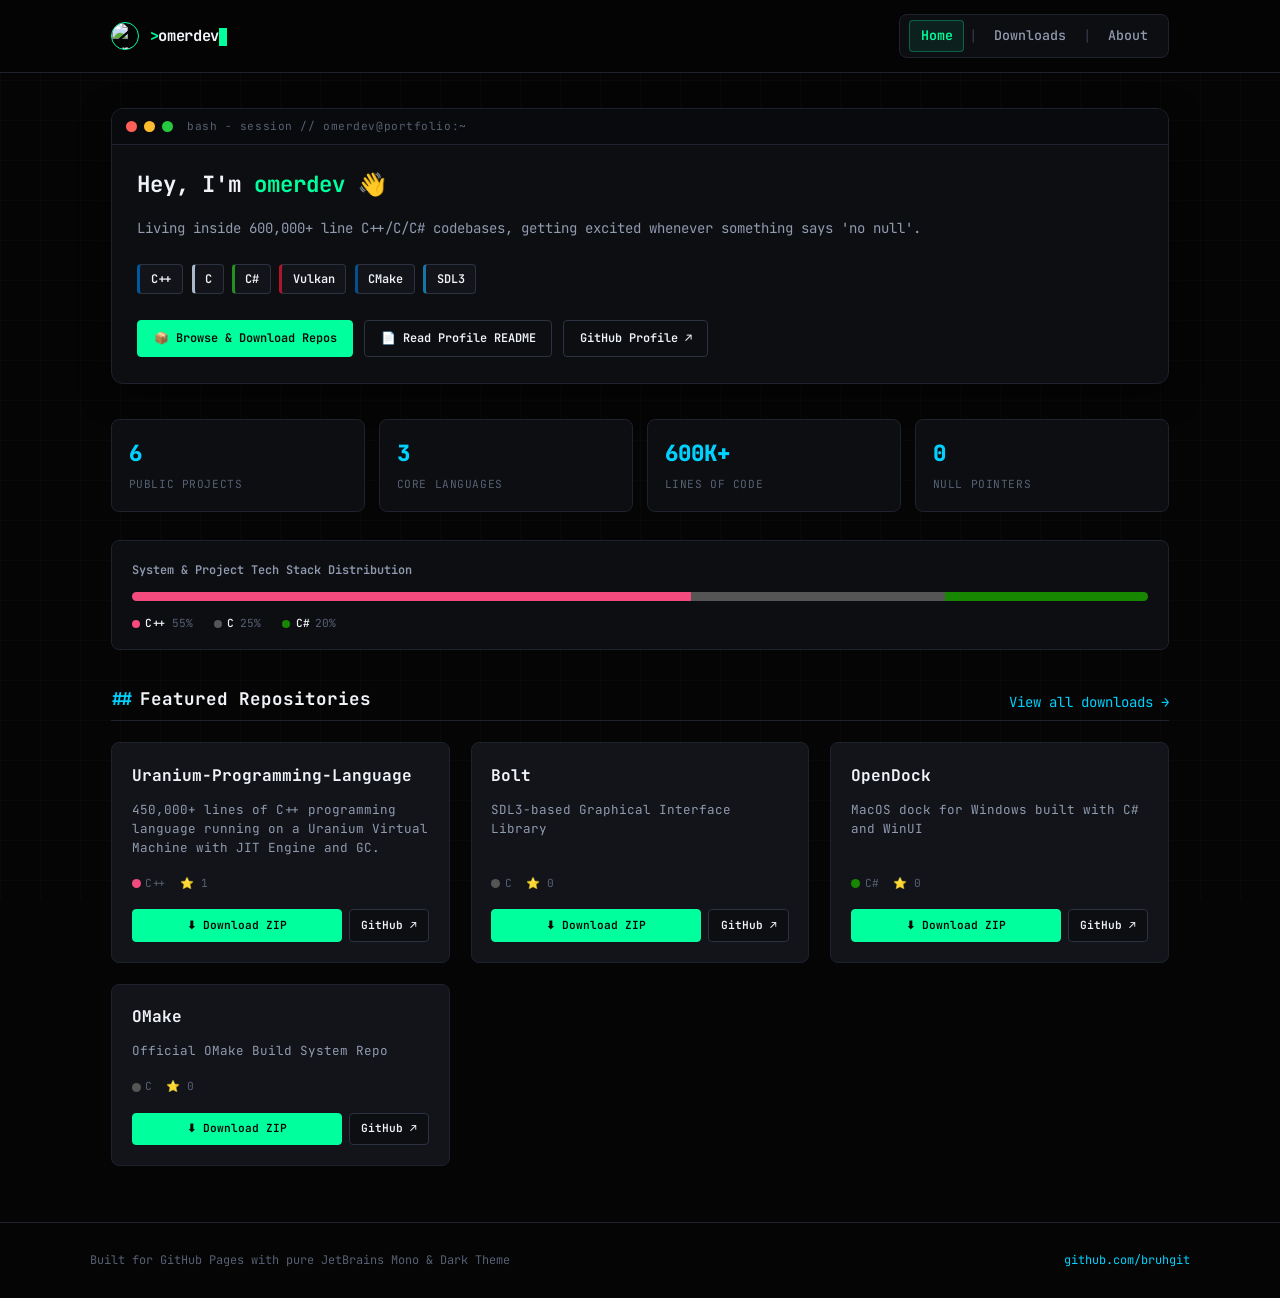
==== index.html @ 141c264d "feat: add profile picture as site favicon and navbar logo" ====
<!DOCTYPE html>
<html lang="en">
<head>
    <meta charset="UTF-8">
    <meta name="viewport" content="width=device-width, initial-scale=1.0">
    <title>omerdev // developer</title>
    <meta name="description" content="Personal developer portfolio & open-source repository hub by omerdev (bruhgit).">
    <meta name="theme-color" content="#050505">

    <!-- Favicon / Logo -->
    <link rel="icon" type="image/png" href="https://github.com/bruhgit.png">
    <link rel="shortcut icon" href="https://github.com/bruhgit.png">
    <link rel="apple-touch-icon" href="https://github.com/bruhgit.png">

    <!-- Google Fonts: JetBrains Mono -->
    <link rel="preconnect" href="https://fonts.googleapis.com">
    <link rel="preconnect" href="https://fonts.gstatic.com" crossorigin>
    <link href="https://fonts.googleapis.com/css2?family=JetBrains+Mono:ital,wght@0,300;0,400;0,500;0,600;0,700;0,800;1,400&display=swap" rel="stylesheet">

    <!-- Markdown Parser & Sanitizer -->
    <script src="https://cdn.jsdelivr.net/npm/marked/marked.min.js"></script>
    <script src="https://cdn.jsdelivr.net/npm/dompurify@3.0.6/dist/purify.min.js"></script>

    <!-- Custom Stylesheet -->
    <link rel="stylesheet" href="styles.css?v=1.6">
</head>
<body>
    <div class="bg-grid"></div>

    <div class="app-container">
        <!-- Sticky Navigation Header -->
        <header class="site-header">
            <div class="header-inner">
                <a href="#home" class="brand">
                    <img src="https://github.com/bruhgit.png" alt="omerdev" class="brand-avatar user-avatar">
                    <span><span class="prompt-symbol">&gt;</span>omerdev<span class="cursor"></span></span>
                </a>

                <!-- Navigation Bar: Home | Downloads | About -->
                <nav>
                    <ul class="nav-menu">
                        <li class="nav-item">
                            <a href="#home" class="nav-link active" data-tab="home">Home</a>
                        </li>
                        <li class="nav-divider">|</li>
                        <li class="nav-item">
                            <a href="#downloads" class="nav-link" data-tab="downloads">Downloads</a>
                        </li>
                        <li class="nav-divider">|</li>
                        <li class="nav-item">
                            <a href="#about" class="nav-link" data-tab="about">About</a>
                        </li>
                    </ul>
                </nav>
            </div>
        </header>

        <!-- Main Content Area -->
        <main class="main-content">
            <!-- ================= HOME TAB ================= -->
            <section id="tab-home" class="tab-content active">
                <div class="hero-section">
                    <div class="terminal-card">
                        <div class="terminal-header">
                            <span class="terminal-dot dot-red"></span>
                            <span class="terminal-dot dot-yellow"></span>
                            <span class="terminal-dot dot-green"></span>
                            <span class="terminal-title">bash - session // omerdev@portfolio:~</span>
                        </div>
                        <div class="terminal-body">
                            <h1 class="terminal-greeting">
                                Hey, I'm <span class="highlight user-name">omerdev</span> 👋
                            </h1>
                            <p class="terminal-desc user-bio">
                                Full-stack developer at heart, systems programmer at soul 🖤 — living inside 600,000+ line C++/C/C# codebases, getting excited whenever something says "no null".
                            </p>
                            
                            <div class="badge-row" id="hero-skills">
                                <!-- Rendered dynamically by config.js -->
                            </div>

                            <div class="hero-actions">
                                <a href="#downloads" class="btn btn-primary" onclick="switchTab('downloads')">
                                    📦 Browse & Download Repos
                                </a>
                                <a href="#about" class="btn btn-secondary" onclick="switchTab('about')">
                                    📄 Read Profile README
                                </a>
                                <a href="https://github.com/bruhgit" target="_blank" rel="noopener noreferrer" class="btn btn-secondary">
                                    GitHub Profile ↗
                                </a>
                            </div>
                        </div>
                    </div>
                </div>

                <!-- Stats Grid -->
                <div class="stats-grid" id="home-stats-grid">
                    <!-- Populated dynamically by app.js -->
                </div>

                <!-- Language Distribution Bar -->
                <div class="language-card">
                    <div class="language-header">
                        <span class="language-title">System & Project Tech Stack Distribution</span>
                    </div>
                    <div class="lang-bar" id="home-language-bar"></div>
                    <div class="lang-legend" id="home-language-legend"></div>
                </div>

                <!-- Featured Projects on Home -->
                <div class="section-header" style="margin-top: 2.5rem;">
                    <h2 class="section-title">Featured Repositories</h2>
                    <a href="#downloads" onclick="switchTab('downloads')">View all downloads →</a>
                </div>
                <div class="grid-cards" id="home-featured-list">
                    <!-- Populated dynamically by app.js -->
                </div>
            </section>

            <!-- ================= DOWNLOADS TAB ================= -->
            <section id="tab-downloads" class="tab-content">
                <div class="section-header">
                    <h2 class="section-title">Public Repositories & Downloads</h2>
                    <span class="filter-badge" id="repo-count-badge">Loading repos...</span>
                </div>

                <div class="downloads-controls">
                    <div class="search-box">
                        <span class="search-icon">🔍</span>
                        <input type="text" id="repo-search" class="search-input" placeholder="Search projects by name, language or topic... (Press '/' to focus)" autocomplete="off">
                    </div>
                    <div class="chips-wrapper" id="language-chips-container">
                        <!-- Populated with language filter chips dynamically -->
                    </div>
                </div>

                <div class="grid-cards" id="downloads-list">
                    <div class="loading-container" style="grid-column: 1 / -1;">
                        <div class="spinner"></div>
                        <p>Fetching repositories from GitHub API...</p>
                    </div>
                </div>
            </section>

            <!-- ================= ABOUT TAB ================= -->
            <section id="tab-about" class="tab-content">
                <div class="about-wrapper">
                    <!-- Profile Header Card -->
                    <div class="profile-card">
                        <img class="profile-avatar user-avatar" src="https://github.com/bruhgit.png" alt="Profile Avatar">
                        <div class="profile-info">
                            <h2 class="profile-name user-name">omerdev</h2>
                            <span class="profile-handle user-handle">@bruhgit</span>
                            <p class="profile-bio user-bio">Full-stack developer at heart, systems programmer at soul 🖤</p>
                        </div>
                    </div>

                    <!-- Dynamic Rendered Markdown Container -->
                    <div class="markdown-container" id="about-readme-content">
                        <div class="loading-container">
                            <div class="spinner"></div>
                            <p>Fetching profile README.md...</p>
                        </div>
                    </div>
                </div>
            </section>
        </main>

        <!-- Footer -->
        <footer class="site-footer">
            <div class="footer-inner">
                <div>
                    <span>Built for GitHub Pages with pure JetBrains Mono &amp; Dark Theme</span>
                </div>
                <div>
                    <a href="https://github.com/bruhgit" target="_blank" rel="noopener noreferrer">github.com/bruhgit</a>
                </div>
            </div>
        </footer>
    </div>

    <!-- Toast Notification Container -->
    <div id="app-toast" class="toast-notification"></div>

    <!-- Scripts -->
    <script src="config.js?v=1.5"></script>
    <script src="app.js?v=1.5"></script>
</body>
</html>
---- styles.css ----
/* ==========================================================================
   omerdev - JetBrains Mono Dark Theme Stylesheet
   ========================================================================== */

@import url('https://fonts.googleapis.com/css2?family=JetBrains+Mono:ital,wght@0,300;0,400;0,500;0,600;0,700;0,800;1,400&display=swap');

:root {
    --bg-primary: #050505;
    --bg-secondary: #0d0e12;
    --bg-card: #12141a;
    --bg-card-hover: #171a22;
    --bg-card-active: #1d212c;
    
    --border-dim: #1e222d;
    --border-light: #2c3242;
    --border-glow: #00ffaa33;

    --text-primary: #f0f3f8;
    --text-secondary: #909bb0;
    --text-muted: #576074;
    
    --accent-green: #00ff9d;
    --accent-cyan: #00d2ff;
    --accent-purple: #bd93f9;
    --accent-orange: #ffb86c;
    --accent-red: #ff5555;
    
    --font-mono: 'JetBrains Mono', 'Fira Code', Consolas, Monaco, monospace;
    --transition: all 0.2s cubic-bezier(0.16, 1, 0.3, 1);
    --border-radius-sm: 4px;
    --border-radius: 8px;
    --border-radius-lg: 12px;
}

* {
    box-sizing: border-box;
    margin: 0;
    padding: 0;
}

html, body {
    background-color: var(--bg-primary);
    color: var(--text-primary);
    font-family: var(--font-mono);
    font-size: 14px;
    line-height: 1.6;
    min-height: 100vh;
    overflow-x: hidden;
    scroll-behavior: smooth;
    -webkit-font-smoothing: antialiased;
}

/* Custom Scrollbar */
::-webkit-scrollbar {
    width: 8px;
    height: 8px;
}
::-webkit-scrollbar-track {
    background: var(--bg-primary);
}
::-webkit-scrollbar-thumb {
    background: #252a37;
    border-radius: 4px;
}
::-webkit-scrollbar-thumb:hover {
    background: #394155;
}

/* Selection */
::selection {
    background: var(--accent-green);
    color: #000;
}

/* Base Link */
a {
    color: var(--accent-cyan);
    text-decoration: none;
    transition: var(--transition);
}
a:hover {
    color: var(--accent-green);
    text-decoration: underline;
}

/* Background Subtle Grid Effect */
.bg-grid {
    position: fixed;
    top: 0;
    left: 0;
    width: 100vw;
    height: 100vh;
    background-image: 
        linear-gradient(to right, rgba(255, 255, 255, 0.02) 1px, transparent 1px),
        linear-gradient(to bottom, rgba(255, 255, 255, 0.02) 1px, transparent 1px);
    background-size: 40px 40px;
    pointer-events: none;
    z-index: 0;
}

/* App Container */
.app-container {
    position: relative;
    z-index: 1;
    display: flex;
    flex-direction: column;
    min-height: 100vh;
}

/* ==========================================================================
   Header & Top Navigation Bar (Home | Downloads | About)
   ========================================================================== */

.site-header {
    position: sticky;
    top: 0;
    z-index: 100;
    background: rgba(5, 5, 5, 0.88);
    backdrop-filter: blur(12px);
    -webkit-backdrop-filter: blur(12px);
    border-bottom: 1px solid var(--border-dim);
}

.header-inner {
    max-width: 1100px;
    margin: 0 auto;
    padding: 1rem 1.5rem;
    display: flex;
    justify-content: space-between;
    align-items: center;
    flex-wrap: wrap;
    gap: 1rem;
}

.brand {
    display: flex;
    align-items: center;
    gap: 0.75rem;
    font-size: 1.1rem;
    font-weight: 700;
    color: var(--text-primary);
    text-decoration: none;
    letter-spacing: -0.02em;
}

.brand-avatar {
    width: 28px;
    height: 28px;
    border-radius: 50%;
    border: 1.5px solid var(--accent-green);
    object-fit: cover;
    transition: var(--transition);
}

.brand:hover .brand-avatar {
    transform: scale(1.08);
    box-shadow: 0 0 12px rgba(0, 255, 157, 0.4);
}

.brand .prompt-symbol {
    color: var(--accent-green);
}

.brand .cursor {
    display: inline-block;
    width: 8px;
    height: 18px;
    background-color: var(--accent-green);
    animation: blink 1.1s infinite;
    vertical-align: middle;
}

@keyframes blink {
    0%, 49% { opacity: 1; }
    50%, 100% { opacity: 0; }
}

/* Navigation Bar */
.nav-menu {
    display: flex;
    align-items: center;
    list-style: none;
    gap: 0.25rem;
    background: var(--bg-secondary);
    padding: 0.35rem 0.6rem;
    border-radius: var(--border-radius);
    border: 1px solid var(--border-dim);
}

.nav-item {
    display: flex;
    align-items: center;
}

.nav-link {
    display: inline-flex;
    align-items: center;
    gap: 0.4rem;
    padding: 0.4rem 0.85rem;
    color: var(--text-secondary);
    font-weight: 500;
    font-size: 0.95rem;
    border-radius: var(--border-radius-sm);
    transition: var(--transition);
    text-decoration: none;
    position: relative;
}

.nav-link:hover {
    color: var(--text-primary);
    background: rgba(255, 255, 255, 0.05);
    text-decoration: none;
}

.nav-link.active {
    color: var(--accent-green);
    background: rgba(0, 255, 157, 0.08);
    font-weight: 600;
    box-shadow: inset 0 0 0 1px rgba(0, 255, 157, 0.3);
}

.nav-divider {
    color: var(--text-muted);
    user-select: none;
    padding: 0 0.1rem;
    font-weight: 300;
    opacity: 0.6;
}

/* ==========================================================================
   Main Content & Tab Containers
   ========================================================================== */

.main-content {
    flex: 1;
    max-width: 1100px;
    width: 100%;
    margin: 0 auto;
    padding: 2.5rem 1.5rem 4rem;
}

.tab-content {
    display: none;
    animation: fadeIn 0.25s ease-in-out;
}

.tab-content.active {
    display: block;
}

@keyframes fadeIn {
    from {
        opacity: 0;
        transform: translateY(6px);
    }
    to {
        opacity: 1;
        transform: translateY(0);
    }
}

/* ==========================================================================
   Home Tab Styles
   ========================================================================== */

.hero-section {
    display: flex;
    flex-direction: column;
    gap: 2rem;
    margin-bottom: 2.5rem;
}

.terminal-card {
    background: var(--bg-secondary);
    border: 1px solid var(--border-dim);
    border-radius: var(--border-radius-lg);
    overflow: hidden;
    box-shadow: 0 10px 30px rgba(0, 0, 0, 0.5);
}

.terminal-header {
    background: #090a0d;
    padding: 0.6rem 1rem;
    display: flex;
    align-items: center;
    border-bottom: 1px solid var(--border-dim);
    gap: 0.5rem;
}

.terminal-dot {
    width: 11px;
    height: 11px;
    border-radius: 50%;
    display: inline-block;
}
.dot-red { background: #ff5f56; }
.dot-yellow { background: #ffbd2e; }
.dot-green { background: #27c93f; }

.terminal-title {
    margin-left: 0.5rem;
    color: var(--text-muted);
    font-size: 0.8rem;
    letter-spacing: 0.05em;
}

.terminal-body {
    padding: 1.8rem;
    display: flex;
    flex-direction: column;
    gap: 1.3rem;
}

.terminal-greeting {
    font-size: 1.6rem;
    font-weight: 700;
    color: var(--text-primary);
    line-height: 1.3;
}

.terminal-greeting span.highlight {
    color: var(--accent-green);
}

.terminal-desc {
    color: var(--text-secondary);
    font-size: 1rem;
    line-height: 1.7;
    max-width: 800px;
}

.badge-row {
    display: flex;
    flex-wrap: wrap;
    gap: 0.6rem;
    margin-top: 0.3rem;
}

.tech-badge {
    display: inline-flex;
    align-items: center;
    gap: 0.4rem;
    padding: 0.35rem 0.75rem;
    background: var(--bg-card);
    border: 1px solid var(--border-light);
    border-radius: var(--border-radius-sm);
    color: var(--text-primary);
    font-size: 0.85rem;
    font-weight: 600;
    transition: var(--transition);
}

.tech-badge:hover {
    border-color: var(--accent-green);
    transform: translateY(-2px);
}

.hero-actions {
    display: flex;
    gap: 0.8rem;
    flex-wrap: wrap;
    margin-top: 0.5rem;
}

/* Stats Grid */
.stats-grid {
    display: grid;
    grid-template-columns: repeat(auto-fit, minmax(180px, 1fr));
    gap: 1rem;
    margin-bottom: 2rem;
}

.stat-card {
    background: var(--bg-secondary);
    border: 1px solid var(--border-dim);
    border-radius: var(--border-radius);
    padding: 1.2rem;
    display: flex;
    flex-direction: column;
    gap: 0.3rem;
    transition: var(--transition);
}

.stat-card:hover {
    border-color: var(--border-light);
    transform: translateY(-2px);
}

.stat-number {
    font-size: 1.6rem;
    font-weight: 800;
    color: var(--accent-cyan);
}

.stat-label {
    font-size: 0.8rem;
    color: var(--text-muted);
    text-transform: uppercase;
    letter-spacing: 0.05em;
}

/* Language Distribution Card */
.language-card {
    background: var(--bg-secondary);
    border: 1px solid var(--border-dim);
    border-radius: var(--border-radius);
    padding: 1.2rem 1.4rem;
    margin-bottom: 2.5rem;
}

.language-header {
    margin-bottom: 0.8rem;
}

.language-title {
    font-size: 0.85rem;
    font-weight: 600;
    color: var(--text-secondary);
}

.lang-bar {
    display: flex;
    height: 9px;
    border-radius: 5px;
    overflow: hidden;
    background: #1b1e28;
    margin-bottom: 1rem;
}

.lang-segment {
    height: 100%;
    transition: width 0.3s ease;
}

.lang-legend {
    display: flex;
    flex-wrap: wrap;
    gap: 1rem 1.5rem;
}

.legend-item {
    display: inline-flex;
    align-items: center;
    gap: 0.4rem;
    font-size: 0.8rem;
}

.legend-dot {
    width: 8px;
    height: 8px;
    border-radius: 50%;
}

.legend-name {
    color: var(--text-primary);
    font-weight: 500;
}

.legend-percent {
    color: var(--text-muted);
}

/* Section Headings */
.section-header {
    display: flex;
    justify-content: space-between;
    align-items: flex-end;
    margin-bottom: 1.5rem;
    padding-bottom: 0.5rem;
    border-bottom: 1px solid var(--border-dim);
}

.section-title {
    font-size: 1.25rem;
    font-weight: 700;
    color: var(--text-primary);
    display: flex;
    align-items: center;
    gap: 0.5rem;
}

.section-title::before {
    content: "##";
    color: var(--accent-cyan);
    font-weight: 800;
}

/* Feature Grid */
.grid-cards {
    display: grid;
    grid-template-columns: repeat(auto-fill, minmax(320px, 1fr));
    gap: 1.5rem;
}

/* Generic Project / Download Card */
.card {
    background: var(--bg-card);
    border: 1px solid var(--border-dim);
    border-radius: var(--border-radius);
    padding: 1.4rem;
    display: flex;
    flex-direction: column;
    justify-content: space-between;
    transition: var(--transition);
    position: relative;
}

.card:hover {
    border-color: var(--border-light);
    background: var(--bg-card-hover);
    transform: translateY(-3px);
    box-shadow: 0 8px 25px rgba(0, 0, 0, 0.4);
}

.card-top {
    display: flex;
    flex-direction: column;
    gap: 0.6rem;
}

.card-header {
    display: flex;
    justify-content: space-between;
    align-items: flex-start;
    gap: 0.5rem;
}

.card-title {
    font-size: 1.15rem;
    font-weight: 700;
    color: var(--text-primary);
    word-break: break-word;
}

.card-title a {
    color: var(--text-primary);
    text-decoration: none;
}
.card-title a:hover {
    color: var(--accent-green);
}

.card-desc {
    color: var(--text-secondary);
    font-size: 0.9rem;
    line-height: 1.5;
    margin-top: 0.3rem;
}

.card-meta {
    display: flex;
    align-items: center;
    gap: 1rem;
    margin-top: 1.2rem;
    margin-bottom: 1.2rem;
    font-size: 0.8rem;
    color: var(--text-muted);
    flex-wrap: wrap;
}

.meta-item {
    display: inline-flex;
    align-items: center;
    gap: 0.35rem;
}

.lang-dot {
    width: 9px;
    height: 9px;
    border-radius: 50%;
    display: inline-block;
}

.card-actions {
    display: flex;
    gap: 0.5rem;
    align-items: center;
}

/* ==========================================================================
   Buttons & Interactive Elements
   ========================================================================== */

.btn {
    display: inline-flex;
    align-items: center;
    justify-content: center;
    gap: 0.5rem;
    padding: 0.6rem 1.1rem;
    font-family: var(--font-mono);
    font-size: 0.85rem;
    font-weight: 600;
    border-radius: var(--border-radius-sm);
    cursor: pointer;
    transition: var(--transition);
    border: 1px solid transparent;
    text-decoration: none;
    white-space: nowrap;
}

.btn-primary {
    background: var(--accent-green);
    color: #050505;
    border-color: var(--accent-green);
}
.btn-primary:hover {
    background: #00e08b;
    color: #000;
    box-shadow: 0 0 15px rgba(0, 255, 157, 0.4);
    text-decoration: none;
}

.btn-secondary {
    background: var(--bg-secondary);
    color: var(--text-primary);
    border-color: var(--border-light);
}
.btn-secondary:hover {
    background: var(--bg-card-hover);
    border-color: var(--text-secondary);
    color: var(--text-primary);
    text-decoration: none;
}

.btn-sm {
    padding: 0.45rem 0.8rem;
    font-size: 0.8rem;
}

.btn-block {
    width: 100%;
}

/* ==========================================================================
   Downloads Tab Styles & Filter Chips
   ========================================================================== */

.downloads-controls {
    display: flex;
    flex-direction: column;
    gap: 1rem;
    margin-bottom: 2rem;
    background: var(--bg-secondary);
    padding: 1.2rem;
    border-radius: var(--border-radius);
    border: 1px solid var(--border-dim);
}

.search-box {
    position: relative;
    width: 100%;
}

.search-input {
    width: 100%;
    background: var(--bg-primary);
    border: 1px solid var(--border-light);
    border-radius: var(--border-radius-sm);
    padding: 0.7rem 1rem 0.7rem 2.6rem;
    color: var(--text-primary);
    font-family: var(--font-mono);
    font-size: 0.9rem;
    outline: none;
    transition: var(--transition);
}

.search-input:focus {
    border-color: var(--accent-green);
    box-shadow: 0 0 8px rgba(0, 255, 157, 0.2);
}

.search-icon {
    position: absolute;
    left: 0.9rem;
    top: 50%;
    transform: translateY(-50%);
    color: var(--text-muted);
    pointer-events: none;
}

.chips-wrapper {
    display: flex;
    flex-wrap: wrap;
    gap: 0.5rem;
}

.chip-btn {
    background: var(--bg-card);
    border: 1px solid var(--border-light);
    color: var(--text-secondary);
    font-family: var(--font-mono);
    font-size: 0.8rem;
    font-weight: 500;
    padding: 0.35rem 0.75rem;
    border-radius: var(--border-radius-sm);
    cursor: pointer;
    transition: var(--transition);
}

.chip-btn:hover {
    color: var(--text-primary);
    border-color: var(--accent-cyan);
}

.chip-btn.active {
    background: rgba(0, 210, 255, 0.12);
    border-color: var(--accent-cyan);
    color: var(--accent-cyan);
    font-weight: 600;
}

.filter-badge {
    color: var(--text-secondary);
    font-size: 0.85rem;
    font-weight: 500;
}

.empty-state {
    text-align: center;
    padding: 3.5rem 1rem;
    color: var(--text-muted);
    border: 1px dashed var(--border-dim);
    border-radius: var(--border-radius);
}

/* ==========================================================================
   About Tab Styles (Markdown Render Area)
   ========================================================================== */

.about-wrapper {
    display: flex;
    flex-direction: column;
    gap: 2rem;
}

.profile-card {
    background: var(--bg-secondary);
    border: 1px solid var(--border-dim);
    border-radius: var(--border-radius-lg);
    padding: 1.5rem;
    display: flex;
    align-items: center;
    gap: 1.5rem;
    flex-wrap: wrap;
}

.profile-avatar {
    width: 80px;
    height: 80px;
    border-radius: 50%;
    border: 2px solid var(--accent-green);
    object-fit: cover;
}

.profile-info {
    display: flex;
    flex-direction: column;
    gap: 0.3rem;
}

.profile-name {
    font-size: 1.4rem;
    font-weight: 700;
    color: var(--text-primary);
}

.profile-handle {
    color: var(--accent-cyan);
    font-size: 0.9rem;
}

.profile-bio {
    color: var(--text-secondary);
    font-size: 0.9rem;
    max-width: 600px;
}

.markdown-container {
    background: var(--bg-card);
    border: 1px solid var(--border-dim);
    border-radius: var(--border-radius-lg);
    padding: 2.5rem;
    color: var(--text-primary);
    line-height: 1.8;
}

.markdown-container h1,
.markdown-container h2,
.markdown-container h3,
.markdown-container h4 {
    color: var(--text-primary);
    margin-top: 1.8rem;
    margin-bottom: 1rem;
    font-weight: 700;
}

.markdown-container h1 {
    font-size: 1.8rem;
    border-bottom: 1px solid var(--border-dim);
    padding-bottom: 0.6rem;
}

.markdown-container h2 {
    font-size: 1.4rem;
    border-bottom: 1px solid var(--border-dim);
    padding-bottom: 0.4rem;
}

.markdown-container h3 {
    font-size: 1.15rem;
}

.markdown-container p {
    margin-bottom: 1.2rem;
}

.markdown-container img {
    max-width: 100%;
    border-radius: var(--border-radius-sm);
    margin: 0.2rem 0.2rem;
    display: inline-block;
    vertical-align: middle;
}

.markdown-container ul, 
.markdown-container ol {
    margin-bottom: 1.2rem;
    padding-left: 1.5rem;
}

.markdown-container li {
    margin-bottom: 0.4rem;
}

.markdown-container code {
    background: #07080a;
    border: 1px solid var(--border-dim);
    padding: 0.2rem 0.45rem;
    border-radius: 4px;
    font-size: 0.9em;
    color: var(--accent-orange);
}

.markdown-container pre {
    background: #07080a;
    border: 1px solid var(--border-dim);
    padding: 1.2rem;
    border-radius: var(--border-radius);
    overflow-x: auto;
    margin-bottom: 1.5rem;
}

.markdown-container pre code {
    background: none;
    border: none;
    padding: 0;
    color: var(--text-primary);
}

.markdown-container hr {
    border: none;
    border-top: 1px solid var(--border-dim);
    margin: 2rem 0;
}

.markdown-container blockquote {
    border-left: 3px solid var(--accent-green);
    padding-left: 1rem;
    color: var(--text-secondary);
    margin: 1.5rem 0;
    font-style: italic;
}

/* ==========================================================================
   Toast Notification
   ========================================================================== */

.toast-notification {
    position: fixed;
    bottom: 2rem;
    right: 2rem;
    background: #11141c;
    color: var(--accent-green);
    border: 1px solid var(--accent-green);
    box-shadow: 0 8px 30px rgba(0, 255, 157, 0.2);
    padding: 0.75rem 1.2rem;
    border-radius: var(--border-radius-sm);
    font-size: 0.85rem;
    font-weight: 600;
    pointer-events: none;
    opacity: 0;
    transform: translateY(12px);
    transition: all 0.25s cubic-bezier(0.16, 1, 0.3, 1);
    z-index: 1000;
}

.toast-notification.show {
    opacity: 1;
    transform: translateY(0);
}

/* ==========================================================================
   Footer
   ========================================================================== */

.site-footer {
    border-top: 1px solid var(--border-dim);
    background: var(--bg-primary);
    padding: 2rem 1.5rem;
    text-align: center;
    color: var(--text-muted);
    font-size: 0.85rem;
}

.footer-inner {
    max-width: 1100px;
    margin: 0 auto;
    display: flex;
    justify-content: space-between;
    align-items: center;
    flex-wrap: wrap;
    gap: 1rem;
}

/* ==========================================================================
   Loading Spinner
   ========================================================================== */

.spinner {
    display: inline-block;
    width: 24px;
    height: 24px;
    border: 2px solid var(--border-light);
    border-top-color: var(--accent-green);
    border-radius: 50%;
    animation: spin 0.8s linear infinite;
}

@keyframes spin {
    to { transform: rotate(360deg); }
}

.loading-container {
    display: flex;
    flex-direction: column;
    align-items: center;
    justify-content: center;
    gap: 1rem;
    padding: 4rem 1rem;
    color: var(--text-secondary);
}

/* ==========================================================================
   Responsive Breakpoints
   ========================================================================== */

@media (max-width: 768px) {
    .header-inner {
        flex-direction: column;
        align-items: stretch;
    }

    .nav-menu {
        justify-content: center;
    }

    .grid-cards {
        grid-template-columns: 1fr;
    }

    .markdown-container {
        padding: 1.5rem;
    }

    .footer-inner {
        flex-direction: column;
        text-align: center;
    }

    .toast-notification {
        left: 1rem;
        right: 1rem;
        bottom: 1rem;
        text-align: center;
    }
}
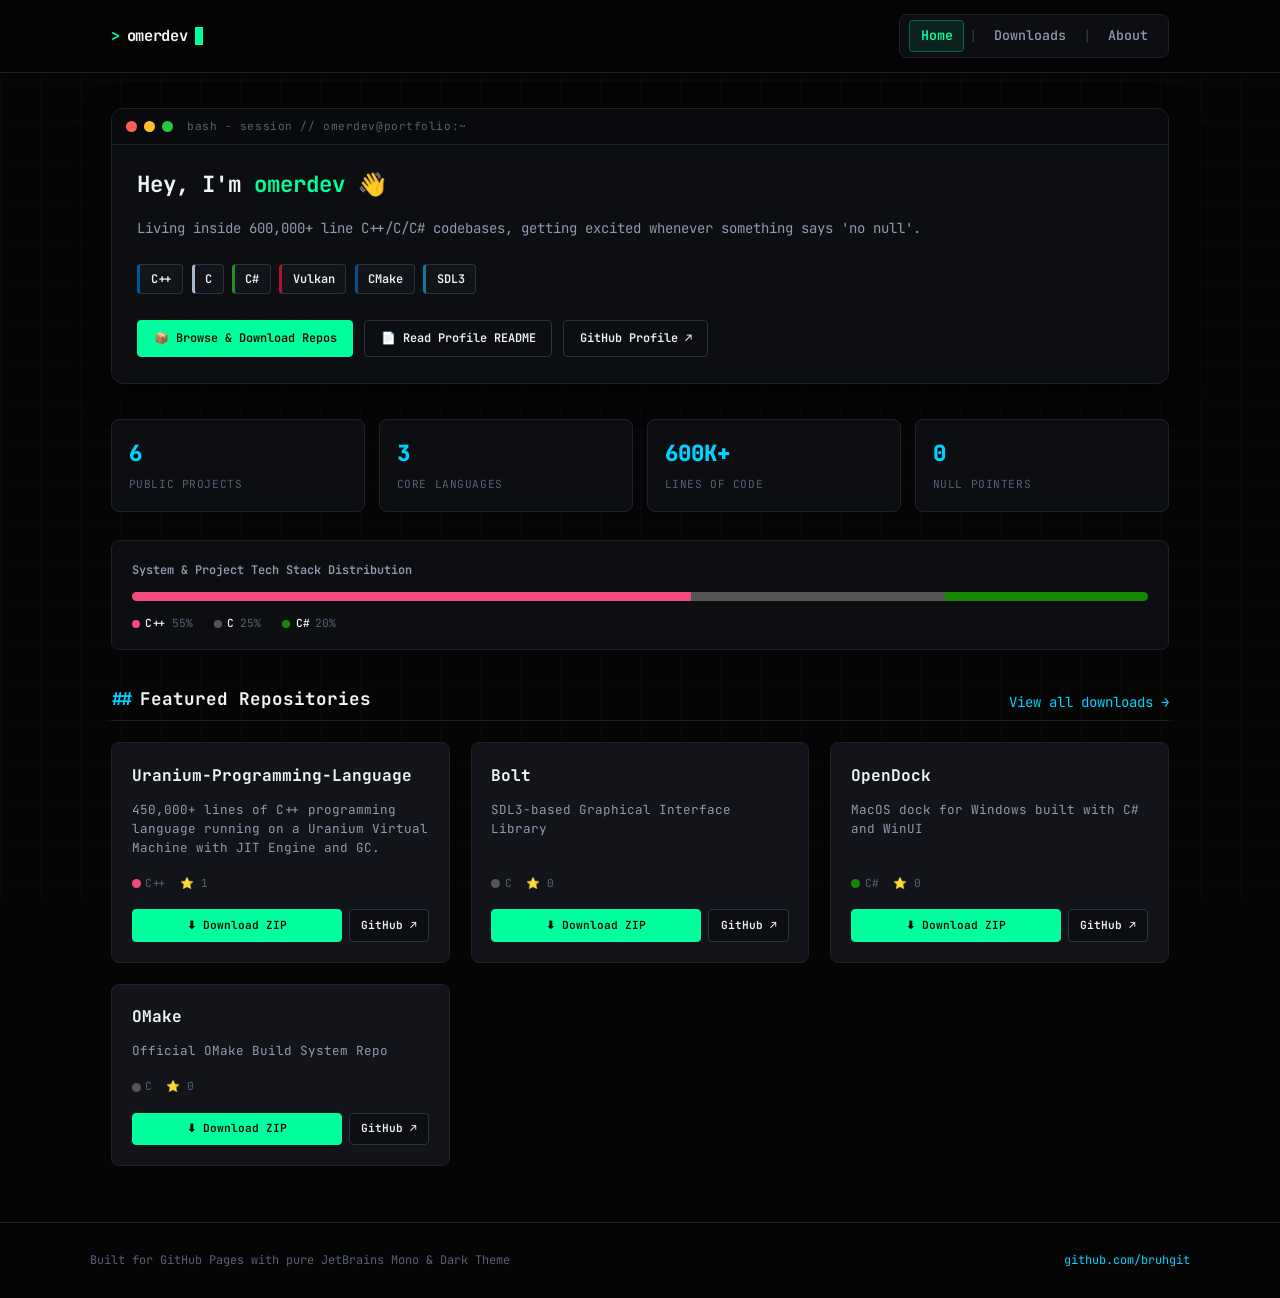
==== commit fea3e9aa: "style: remove logo from navbar brand and keep clean prompt" ====
--- a/index.html
+++ b/index.html
@@ -32,8 +32,7 @@
         <header class="site-header">
             <div class="header-inner">
                 <a href="#home" class="brand">
-                    <img src="https://github.com/bruhgit.png" alt="omerdev" class="brand-avatar user-avatar">
-                    <span><span class="prompt-symbol">&gt;</span>omerdev<span class="cursor"></span></span>
+                    <span class="prompt-symbol">&gt;</span>omerdev<span class="cursor"></span>
                 </a>
 
                 <!-- Navigation Bar: Home | Downloads | About -->
--- a/styles.css
+++ b/styles.css
@@ -135,26 +135,12 @@
 .brand {
     display: flex;
     align-items: center;
-    gap: 0.75rem;
+    gap: 0.5rem;
     font-size: 1.1rem;
     font-weight: 700;
     color: var(--text-primary);
     text-decoration: none;
     letter-spacing: -0.02em;
-}
-
-.brand-avatar {
-    width: 28px;
-    height: 28px;
-    border-radius: 50%;
-    border: 1.5px solid var(--accent-green);
-    object-fit: cover;
-    transition: var(--transition);
-}
-
-.brand:hover .brand-avatar {
-    transform: scale(1.08);
-    box-shadow: 0 0 12px rgba(0, 255, 157, 0.4);
 }
 
 .brand .prompt-symbol {
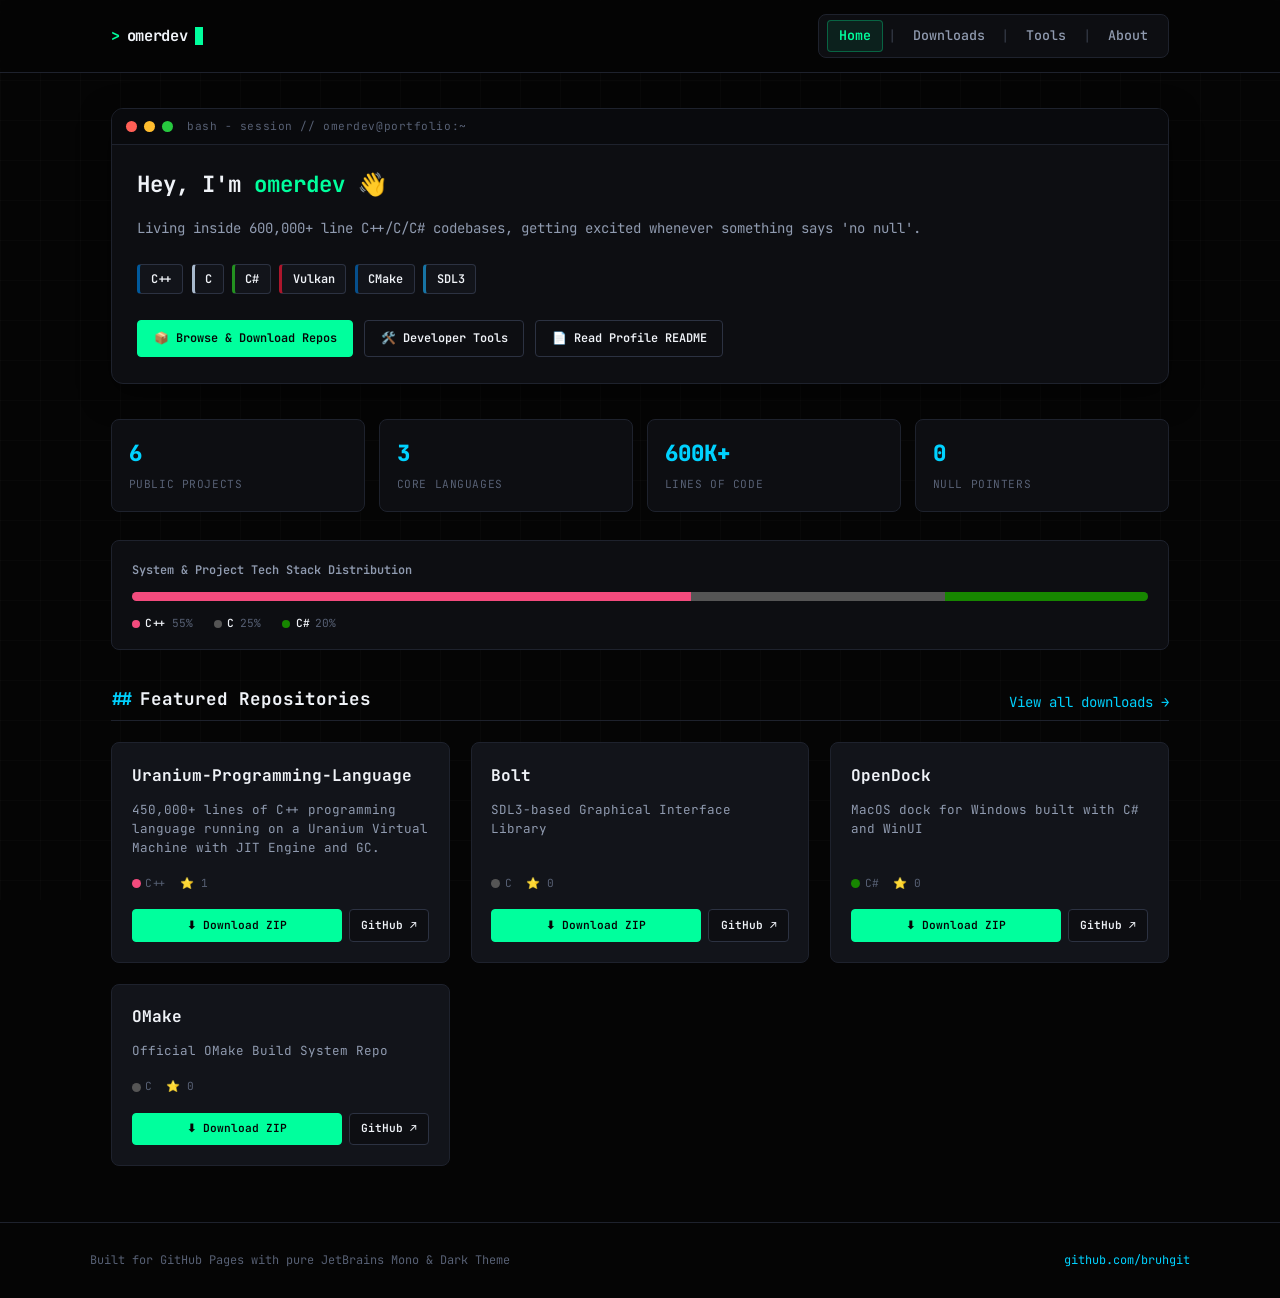
==== commit 14ac8fcd: "feat: add Tools tab with Unicode Whitespace Normalizer and live GitHub metrics in About tab" ====
--- a/index.html
+++ b/index.html
@@ -22,7 +22,7 @@
     <script src="https://cdn.jsdelivr.net/npm/dompurify@3.0.6/dist/purify.min.js"></script>
 
     <!-- Custom Stylesheet -->
-    <link rel="stylesheet" href="styles.css?v=1.6">
+    <link rel="stylesheet" href="styles.css?v=2.0">
 </head>
 <body>
     <div class="bg-grid"></div>
@@ -35,7 +35,7 @@
                     <span class="prompt-symbol">&gt;</span>omerdev<span class="cursor"></span>
                 </a>
 
-                <!-- Navigation Bar: Home | Downloads | About -->
+                <!-- Navigation Bar: Home | Downloads | Tools | About -->
                 <nav>
                     <ul class="nav-menu">
                         <li class="nav-item">
@@ -47,6 +47,10 @@
                         </li>
                         <li class="nav-divider">|</li>
                         <li class="nav-item">
+                            <a href="#tools" class="nav-link" data-tab="tools">Tools</a>
+                        </li>
+                        <li class="nav-divider">|</li>
+                        <li class="nav-item">
                             <a href="#about" class="nav-link" data-tab="about">About</a>
                         </li>
                     </ul>
@@ -82,11 +86,11 @@
                                 <a href="#downloads" class="btn btn-primary" onclick="switchTab('downloads')">
                                     📦 Browse & Download Repos
                                 </a>
+                                <a href="#tools" class="btn btn-secondary" onclick="switchTab('tools')">
+                                    🛠️ Developer Tools
+                                </a>
                                 <a href="#about" class="btn btn-secondary" onclick="switchTab('about')">
                                     📄 Read Profile README
-                                </a>
-                                <a href="https://github.com/bruhgit" target="_blank" rel="noopener noreferrer" class="btn btn-secondary">
-                                    GitHub Profile ↗
                                 </a>
                             </div>
                         </div>
@@ -142,10 +146,145 @@
                 </div>
             </section>
 
+            <!-- ================= TOOLS TAB ================= -->
+            <section id="tab-tools" class="tab-content">
+                <div class="section-header">
+                    <h2 class="section-title">Developer Utilities & Tools</h2>
+                    <span class="filter-badge">Offline & Client-Side</span>
+                </div>
+
+                <div class="tools-grid">
+                    <!-- Tool 1: Universal Whitespace Cleaner -->
+                    <div class="tool-card full-width">
+                        <div class="tool-header">
+                            <div class="tool-title-group">
+                                <span class="tool-icon">🧹</span>
+                                <div>
+                                    <h3 class="tool-title">Universal Whitespace & Unicode Space Normalizer</h3>
+                                    <p class="tool-desc">Fixes, normalizes, and strips all exotic Unicode whitespaces (NBSP, Zero-Width, En/Em, Fullwidth, Ideographic, Thin, Hair) across any language and codebase.</p>
+                                </div>
+                            </div>
+                        </div>
+
+                        <!-- Tool Options -->
+                        <div class="tool-options-bar">
+                            <label class="toggle-option">
+                                <input type="checkbox" id="opt-unicode-spaces" checked>
+                                <span>Normalize Unicode Spaces to ASCII Space</span>
+                            </label>
+                            <label class="toggle-option">
+                                <input type="checkbox" id="opt-zero-width" checked>
+                                <span>Strip Zero-Width & Invisible Chars</span>
+                            </label>
+                            <label class="toggle-option">
+                                <input type="checkbox" id="opt-collapse-spaces" checked>
+                                <span>Collapse Multiple Spaces (2+ → 1)</span>
+                            </label>
+                            <label class="toggle-option">
+                                <input type="checkbox" id="opt-trim-lines" checked>
+                                <span>Trim Line Ends</span>
+                            </label>
+                            <label class="toggle-option">
+                                <input type="checkbox" id="opt-remove-blank-lines">
+                                <span>Remove Extra Blank Lines</span>
+                            </label>
+                            <label class="toggle-option">
+                                <input type="checkbox" id="opt-tabs-to-spaces">
+                                <span>Convert Tabs to 4 Spaces</span>
+                            </label>
+                        </div>
+
+                        <!-- Textarea Area -->
+                        <div class="tool-editor-grid">
+                            <div class="editor-pane">
+                                <div class="pane-header">
+                                    <span>INPUT (Dirty Text)</span>
+                                    <button class="btn btn-secondary btn-sm" onclick="loadSampleWhitespaceText()">🧪 Load Sample</button>
+                                </div>
+                                <textarea id="whitespace-input" class="tool-textarea" placeholder="Paste your dirty text, code, or Unicode string here..."></textarea>
+                            </div>
+
+                            <div class="editor-pane">
+                                <div class="pane-header">
+                                    <span>OUTPUT (Cleaned Text)</span>
+                                    <button class="btn btn-primary btn-sm" onclick="copyCleanedWhitespace()">📋 Copy Output</button>
+                                </div>
+                                <textarea id="whitespace-output" class="tool-textarea" placeholder="Cleaned text will appear here automatically..." readonly></textarea>
+                            </div>
+                        </div>
+
+                        <!-- Tool Stats Footer -->
+                        <div class="tool-footer">
+                            <div class="tool-stats-summary" id="whitespace-stats">
+                                <span class="stat-pill">✨ Ready to clean</span>
+                            </div>
+                            <div class="tool-actions-row">
+                                <button class="btn btn-primary" onclick="cleanWhitespace()">⚡ Clean Whitespace</button>
+                                <button class="btn btn-secondary" onclick="clearWhitespaceTool()">🔄 Clear</button>
+                            </div>
+                        </div>
+                    </div>
+
+                    <!-- Tool 2: Hex / Binary / Decimal / ASCII Converter -->
+                    <div class="tool-card">
+                        <div class="tool-header">
+                            <div class="tool-title-group">
+                                <span class="tool-icon">🔢</span>
+                                <div>
+                                    <h3 class="tool-title">Radix & Byte Inspector</h3>
+                                    <p class="tool-desc">Instant converter between Decimal, Hexadecimal, Binary, and ASCII.</p>
+                                </div>
+                            </div>
+                        </div>
+                        <div class="radix-form">
+                            <div class="radix-field">
+                                <label>DECIMAL (Base 10)</label>
+                                <input type="text" id="radix-dec" class="tool-input" placeholder="e.g. 255" oninput="convertRadix('dec')">
+                            </div>
+                            <div class="radix-field">
+                                <label>HEXADECIMAL (Base 16)</label>
+                                <input type="text" id="radix-hex" class="tool-input" placeholder="e.g. 0xFF" oninput="convertRadix('hex')">
+                            </div>
+                            <div class="radix-field">
+                                <label>BINARY (Base 2)</label>
+                                <input type="text" id="radix-bin" class="tool-input" placeholder="e.g. 11111111" oninput="convertRadix('bin')">
+                            </div>
+                            <div class="radix-field">
+                                <label>ASCII TEXT</label>
+                                <input type="text" id="radix-ascii" class="tool-input" placeholder="e.g. A" oninput="convertRadix('ascii')">
+                            </div>
+                        </div>
+                    </div>
+
+                    <!-- Tool 3: C/C++ String Escaper -->
+                    <div class="tool-card">
+                        <div class="tool-header">
+                            <div class="tool-title-group">
+                                <span class="tool-icon">💻</span>
+                                <div>
+                                    <h3 class="tool-title">C / C++ String Escaper</h3>
+                                    <p class="tool-desc">Converts raw text to C escaped string literals or C++11 raw string literals <code>R"(...)"</code>.</p>
+                                </div>
+                            </div>
+                        </div>
+                        <div class="editor-pane" style="margin-bottom: 1rem;">
+                            <textarea id="cpp-escape-input" class="tool-textarea" style="height: 90px;" placeholder="Paste raw text here..." oninput="convertCppString()"></textarea>
+                        </div>
+                        <div class="editor-pane">
+                            <div class="pane-header">
+                                <span>C++ LITERAL</span>
+                                <button class="btn btn-secondary btn-sm" onclick="copyCppOutput()">📋 Copy</button>
+                            </div>
+                            <textarea id="cpp-escape-output" class="tool-textarea" style="height: 90px;" readonly></textarea>
+                        </div>
+                    </div>
+                </div>
+            </section>
+
             <!-- ================= ABOUT TAB ================= -->
             <section id="tab-about" class="tab-content">
                 <div class="about-wrapper">
-                    <!-- Profile Header Card -->
+                    <!-- Profile Header Card & Live Stats -->
                     <div class="profile-card">
                         <img class="profile-avatar user-avatar" src="https://github.com/bruhgit.png" alt="Profile Avatar">
                         <div class="profile-info">
@@ -153,6 +292,26 @@
                             <span class="profile-handle user-handle">@bruhgit</span>
                             <p class="profile-bio user-bio">Full-stack developer at heart, systems programmer at soul 🖤</p>
                         </div>
+
+                        <!-- Live GitHub Metrics -->
+                        <div class="about-stats-container">
+                            <div class="about-stat-item">
+                                <span class="stat-badge-val" id="about-followers-count">5</span>
+                                <span class="stat-badge-key">Followers</span>
+                            </div>
+                            <div class="about-stat-item">
+                                <span class="stat-badge-val" id="about-following-count">2</span>
+                                <span class="stat-badge-key">Following</span>
+                            </div>
+                            <div class="about-stat-item">
+                                <span class="stat-badge-val" id="about-repos-count">8</span>
+                                <span class="stat-badge-key">Public Repos</span>
+                            </div>
+                            <div class="about-stat-item">
+                                <span class="stat-badge-val" id="about-joined-date">2026</span>
+                                <span class="stat-badge-key">GitHub Member</span>
+                            </div>
+                        </div>
                     </div>
 
                     <!-- Dynamic Rendered Markdown Container -->
@@ -183,7 +342,7 @@
     <div id="app-toast" class="toast-notification"></div>
 
     <!-- Scripts -->
-    <script src="config.js?v=1.5"></script>
-    <script src="app.js?v=1.5"></script>
+    <script src="config.js?v=2.0"></script>
+    <script src="app.js?v=2.0"></script>
 </body>
 </html>
--- a/styles.css
+++ b/styles.css
@@ -726,6 +726,7 @@
     padding: 1.5rem;
     display: flex;
     align-items: center;
+    justify-content: space-between;
     gap: 1.5rem;
     flex-wrap: wrap;
 }
@@ -742,6 +743,8 @@
     display: flex;
     flex-direction: column;
     gap: 0.3rem;
+    flex: 1;
+    min-width: 240px;
 }
 
 .profile-name {
@@ -759,6 +762,250 @@
     color: var(--text-secondary);
     font-size: 0.9rem;
     max-width: 600px;
+}
+
+/* About Live GitHub Stats Badges */
+.about-stats-container {
+    display: flex;
+    gap: 1rem;
+    flex-wrap: wrap;
+    align-items: center;
+}
+
+.about-stat-item {
+    background: var(--bg-card);
+    border: 1px solid var(--border-dim);
+    border-radius: var(--border-radius-sm);
+    padding: 0.6rem 0.9rem;
+    display: flex;
+    flex-direction: column;
+    align-items: center;
+    min-width: 85px;
+    transition: var(--transition);
+}
+
+.about-stat-item:hover {
+    border-color: var(--accent-green);
+    transform: translateY(-2px);
+}
+
+.stat-badge-val {
+    font-size: 1.3rem;
+    font-weight: 800;
+    color: var(--accent-green);
+}
+
+.stat-badge-key {
+    font-size: 0.7rem;
+    color: var(--text-muted);
+    text-transform: uppercase;
+    letter-spacing: 0.05em;
+}
+
+/* ==========================================================================
+   Tools Tab Styles
+   ========================================================================== */
+
+.tools-grid {
+    display: grid;
+    grid-template-columns: repeat(auto-fit, minmax(340px, 1fr));
+    gap: 1.5rem;
+}
+
+.tool-card {
+    background: var(--bg-card);
+    border: 1px solid var(--border-dim);
+    border-radius: var(--border-radius-lg);
+    padding: 1.5rem;
+    display: flex;
+    flex-direction: column;
+    gap: 1.2rem;
+    transition: var(--transition);
+}
+
+.tool-card:hover {
+    border-color: var(--border-light);
+}
+
+.tool-card.full-width {
+    grid-column: 1 / -1;
+}
+
+.tool-header {
+    display: flex;
+    justify-content: space-between;
+    align-items: flex-start;
+    border-bottom: 1px solid var(--border-dim);
+    padding-bottom: 1rem;
+}
+
+.tool-title-group {
+    display: flex;
+    gap: 0.8rem;
+    align-items: flex-start;
+}
+
+.tool-icon {
+    font-size: 1.6rem;
+    line-height: 1;
+}
+
+.tool-title {
+    font-size: 1.15rem;
+    font-weight: 700;
+    color: var(--text-primary);
+}
+
+.tool-desc {
+    font-size: 0.85rem;
+    color: var(--text-secondary);
+    margin-top: 0.2rem;
+}
+
+.tool-options-bar {
+    display: flex;
+    flex-wrap: wrap;
+    gap: 0.8rem 1.4rem;
+    background: var(--bg-secondary);
+    padding: 0.8rem 1rem;
+    border-radius: var(--border-radius-sm);
+    border: 1px solid var(--border-dim);
+}
+
+.toggle-option {
+    display: inline-flex;
+    align-items: center;
+    gap: 0.45rem;
+    font-size: 0.8rem;
+    color: var(--text-secondary);
+    cursor: pointer;
+    user-select: none;
+}
+
+.toggle-option input[type="checkbox"] {
+    accent-color: var(--accent-green);
+    cursor: pointer;
+}
+
+.toggle-option:hover {
+    color: var(--text-primary);
+}
+
+.tool-editor-grid {
+    display: grid;
+    grid-template-columns: 1fr 1fr;
+    gap: 1rem;
+}
+
+@media (max-width: 768px) {
+    .tool-editor-grid {
+        grid-template-columns: 1fr;
+    }
+}
+
+.editor-pane {
+    display: flex;
+    flex-direction: column;
+    gap: 0.5rem;
+}
+
+.pane-header {
+    display: flex;
+    justify-content: space-between;
+    align-items: center;
+    font-size: 0.8rem;
+    color: var(--text-muted);
+    font-weight: 600;
+}
+
+.tool-textarea {
+    width: 100%;
+    height: 180px;
+    background: #08090d;
+    border: 1px solid var(--border-dim);
+    border-radius: var(--border-radius-sm);
+    padding: 0.8rem;
+    color: var(--text-primary);
+    font-family: var(--font-mono);
+    font-size: 0.85rem;
+    line-height: 1.5;
+    resize: vertical;
+    outline: none;
+    transition: var(--transition);
+}
+
+.tool-textarea:focus {
+    border-color: var(--accent-green);
+    box-shadow: 0 0 8px rgba(0, 255, 157, 0.15);
+}
+
+.tool-input {
+    width: 100%;
+    background: #08090d;
+    border: 1px solid var(--border-dim);
+    border-radius: var(--border-radius-sm);
+    padding: 0.6rem 0.8rem;
+    color: var(--text-primary);
+    font-family: var(--font-mono);
+    font-size: 0.85rem;
+    outline: none;
+    transition: var(--transition);
+}
+
+.tool-input:focus {
+    border-color: var(--accent-cyan);
+}
+
+.tool-footer {
+    display: flex;
+    justify-content: space-between;
+    align-items: center;
+    flex-wrap: wrap;
+    gap: 1rem;
+    padding-top: 0.5rem;
+}
+
+.tool-stats-summary {
+    display: flex;
+    gap: 0.6rem;
+    flex-wrap: wrap;
+}
+
+.stat-pill {
+    background: var(--bg-secondary);
+    border: 1px solid var(--border-dim);
+    padding: 0.3rem 0.65rem;
+    border-radius: var(--border-radius-sm);
+    font-size: 0.8rem;
+    color: var(--text-secondary);
+}
+
+.stat-pill strong {
+    color: var(--accent-green);
+}
+
+.tool-actions-row {
+    display: flex;
+    gap: 0.6rem;
+}
+
+/* Radix Inspector Form */
+.radix-form {
+    display: flex;
+    flex-direction: column;
+    gap: 0.8rem;
+}
+
+.radix-field {
+    display: flex;
+    flex-direction: column;
+    gap: 0.3rem;
+}
+
+.radix-field label {
+    font-size: 0.75rem;
+    font-weight: 600;
+    color: var(--text-muted);
 }
 
 .markdown-container {
